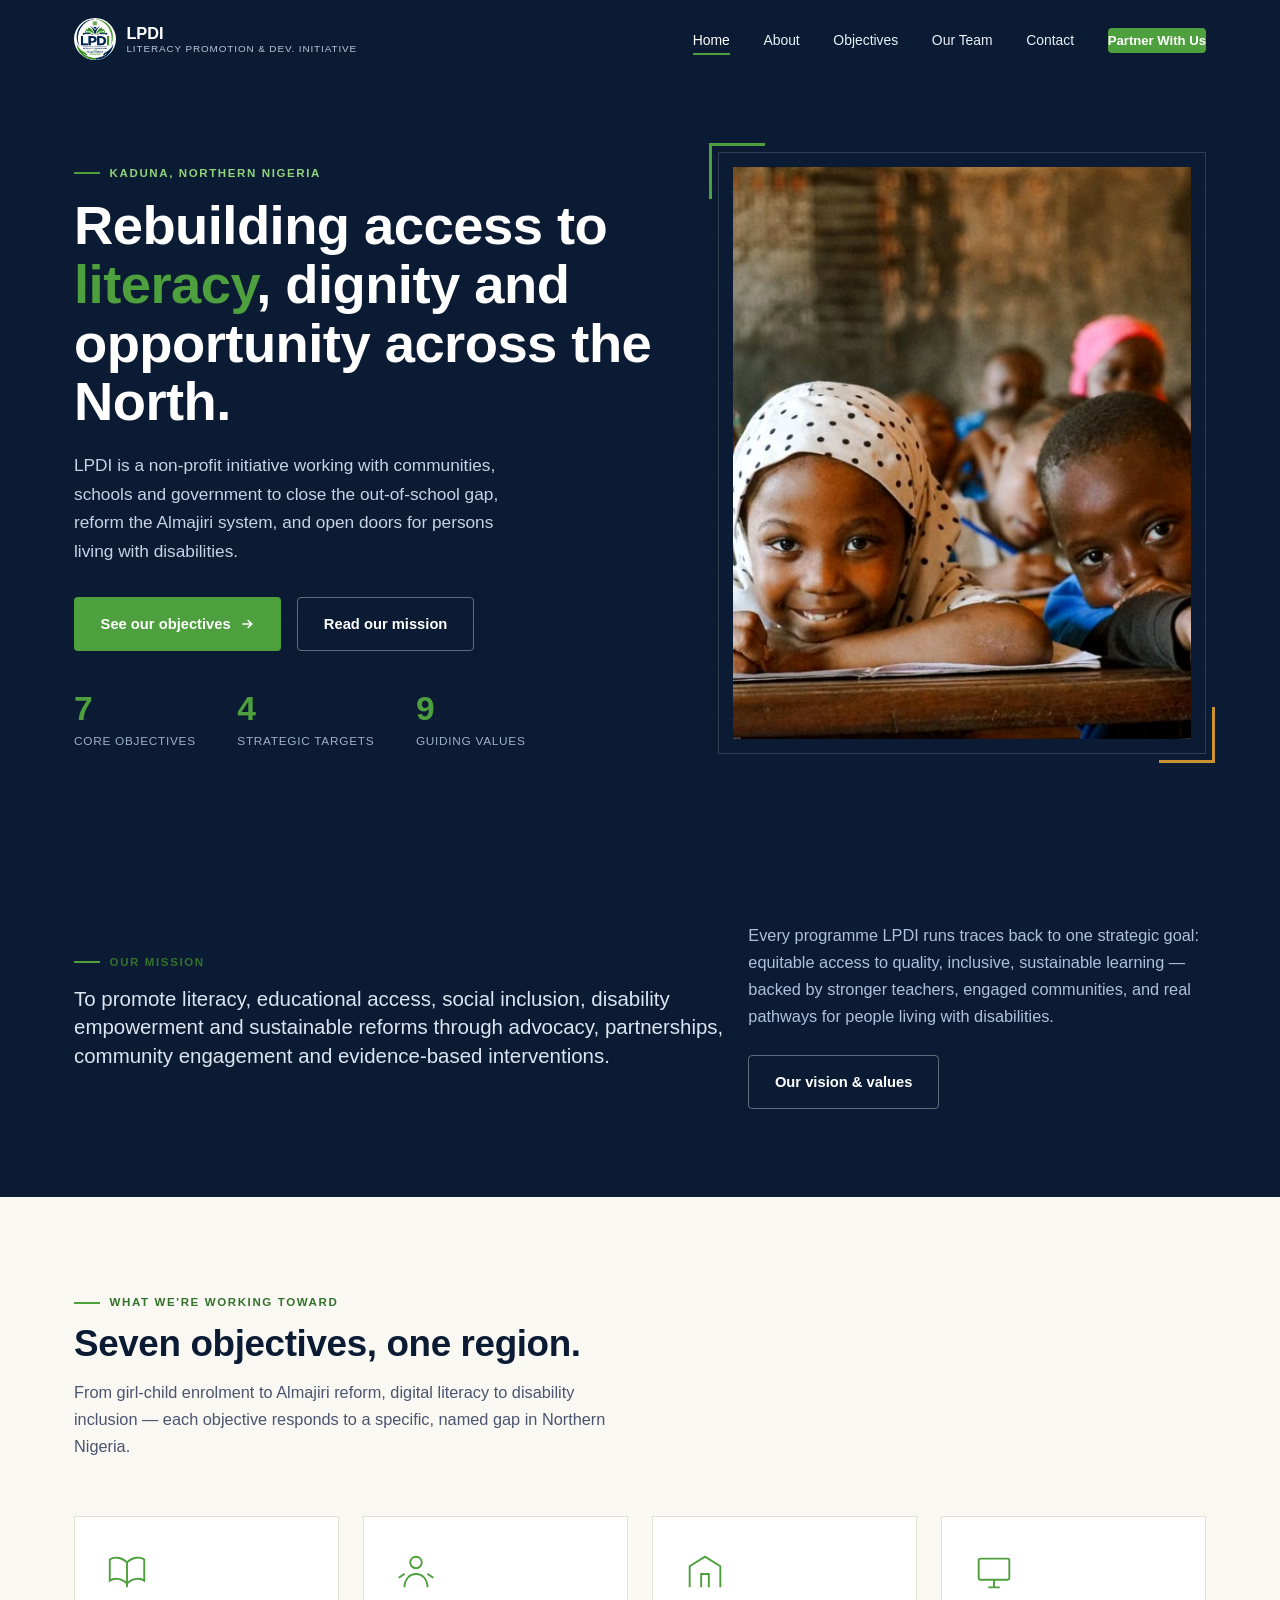
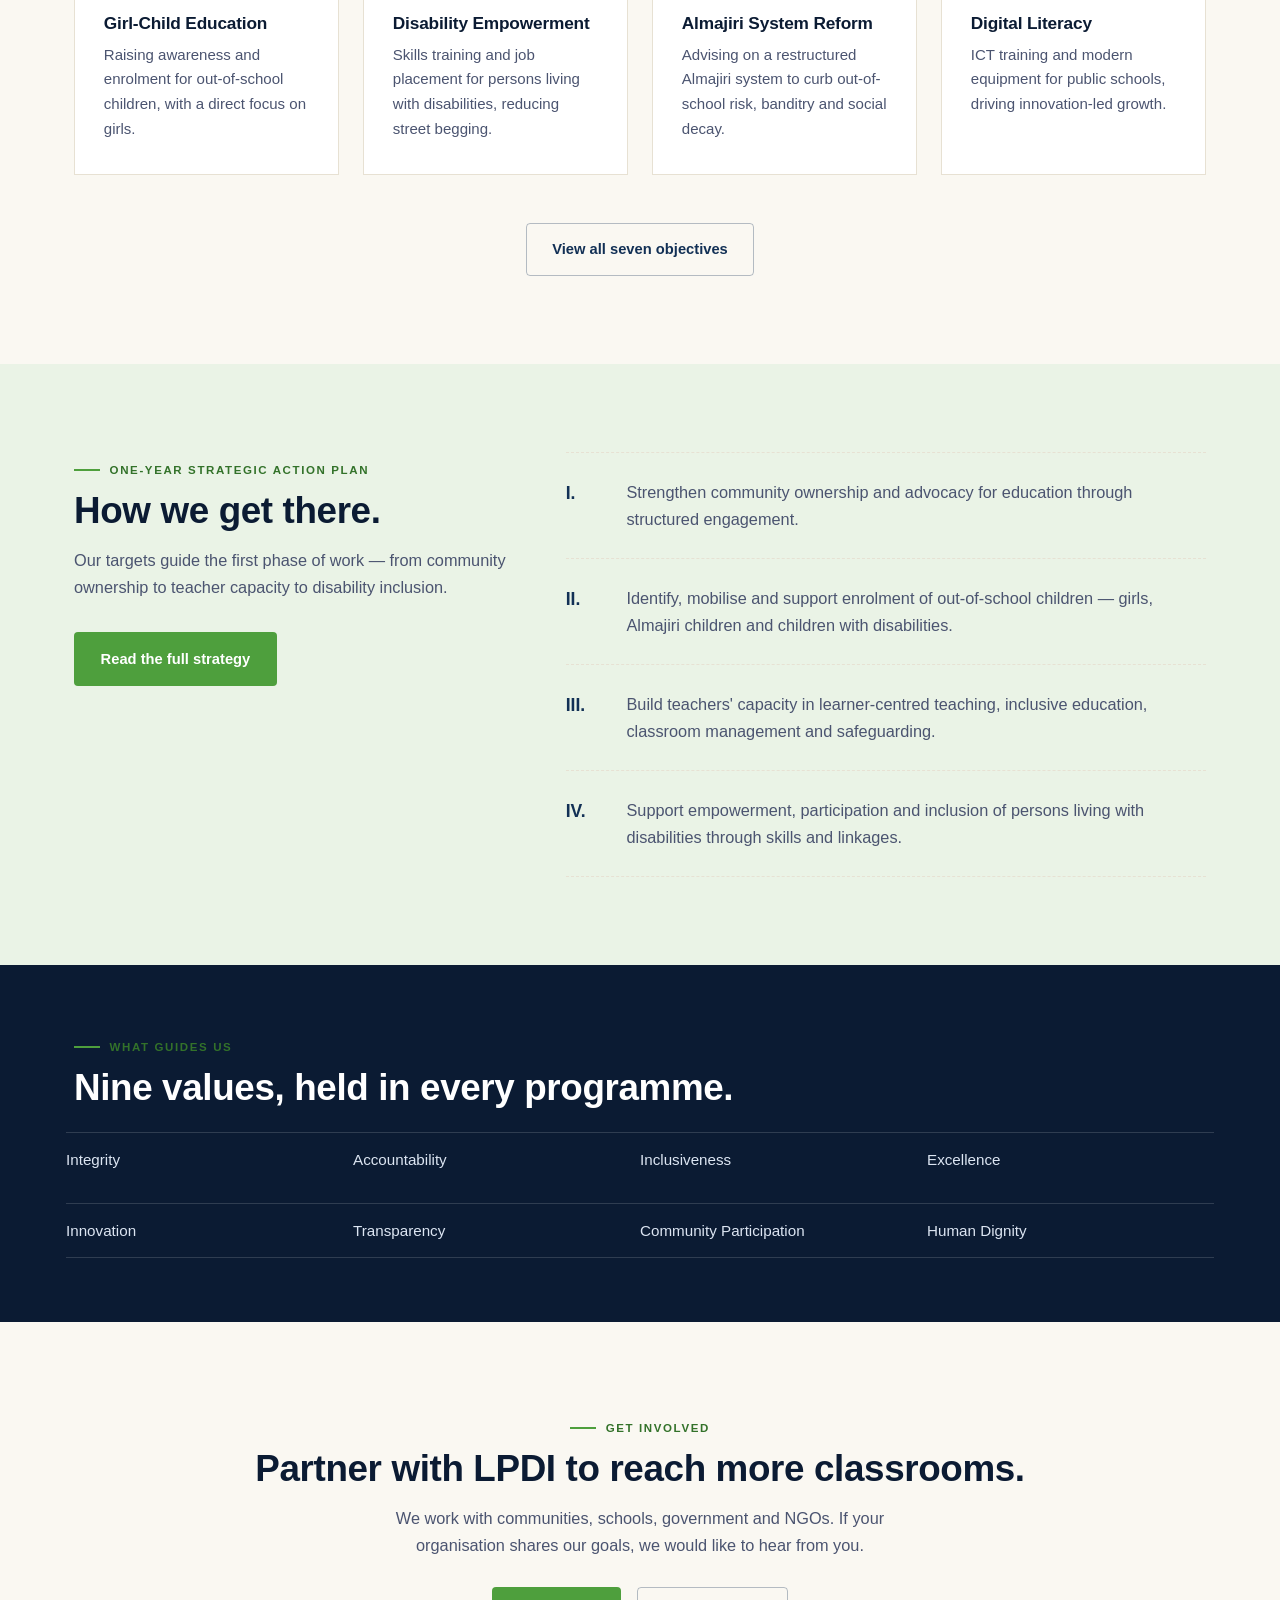
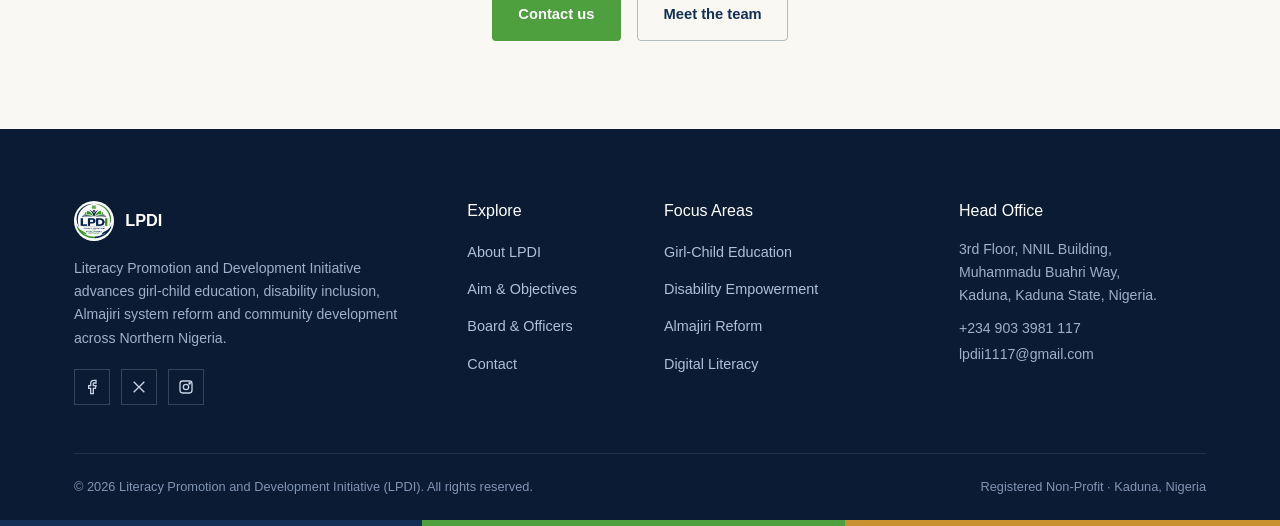
==== index.html @ ecbfd4c6 "first commit" ====
<!doctype html>
<html lang="en">
<head>
<meta charset="UTF-8">
<meta name="viewport" content="width=device-width, initial-scale=1.0">
<title>LPDI | Literacy Promotion and Development Initiative</title>
<meta name="description" content="LPDI advances girl-child education, disability inclusion, Almajiri reform and community development across Northern Nigeria.">
<link rel="icon" href="assets/logo.jpeg">

<!-- Fonts -->
<link rel="preconnect" href="https://api.fontshare.com">
<link href="https://api.fontshare.com/v2/css?f[]=clash-display@400,500,600,700&f[]=satoshi@400,500,700,900&display=swap" rel="stylesheet">

<!-- Bootstrap (vendored locally) -->
<link href="vendor/bootstrap/css/bootstrap.min.css" rel="stylesheet">

<!-- LPDI styles -->
<link href="css/style.css" rel="stylesheet">
</head>
<body>
<nav class="lpdi-nav">
    <div class="container-lpdi nav-inner">
      <a href="index.html" class="brand">
        <img src="assets/logo.jpeg" alt="LPDI logo">
        <span class="brand-text">LPDI<small>Literacy Promotion &amp; Dev. Initiative</small></span>
      </a>
      <ul>
        <li><a href="index.html">Home</a></li>
        <li><a href="about.html">About</a></li>
        <li><a href="programs.html">Objectives</a></li>
        <li><a href="team.html">Our Team</a></li>
        <li><a href="contact.html">Contact</a></li>
        <li class="desktop-only"><a href="contact.html" class="nav-cta">Partner With Us</a></li>
      </ul>
      <button class="nav-toggle" aria-label="Toggle navigation menu">
        <span></span><span></span><span></span>
      </button>
    </div>
  </nav>
<!-- ============ HERO ============ -->
<header class="hero">
  <div class="container-lpdi">
    <div class="hero-grid">
      <div>
        <span class="kicker">Kaduna, Northern Nigeria</span>
        <h1>Rebuilding access to <em>literacy</em>, dignity and opportunity across the North.</h1>
        <p class="lead">LPDI is a non-profit initiative working with communities, schools and government to close the out-of-school gap, reform the Almajiri system, and open doors for persons living with disabilities.</p>
        <div class="btn-row">
          <a href="programs.html" class="btn-lpdi btn-primary-lpdi">
            See our objectives
            <svg width="16" height="16" viewBox="0 0 24 24" fill="none" stroke="currentColor" stroke-width="2.4"><path d="M5 12h14M13 6l6 6-6 6"/></svg>
          </a>
          <a href="about.html" class="btn-lpdi btn-outline-lpdi">Read our mission</a>
        </div>

        <div class="hero-stats">
          <div>
            <div class="stat-num" data-count="7">0</div>
            <div class="stat-label">Core objectives</div>
          </div>
          <div>
            <div class="stat-num" data-count="4">0</div>
            <div class="stat-label">Strategic targets</div>
          </div>
          <div>
            <div class="stat-num" data-count="9">0</div>
            <div class="stat-label">Guiding values</div>
          </div>
        </div>
      </div>

      <div class="hero-photo-wrap reveal">
        <div class="hero-photo-frame">
          <img src="assets/hero-photo.jpg" alt="Children at an LPDI-supported school in Northern Nigeria" class="hero-photo">
        </div>
      </div>
    </div>
  </div>
</header>

<!-- ============ MISSION STRIP ============ -->
<section class="bg-navy stat-strip-wrap">
  <div class="container-lpdi">
    <div class="row align-items-center g-4">
      <div class="col-lg-7 reveal">
        <span class="kicker">Our mission</span>
        <p style="color:#DCE5F2;font-size:1.28rem;font-family:var(--display);font-weight:500;line-height:1.4;margin-top:.8rem;">
          To promote literacy, educational access, social inclusion, disability empowerment and sustainable reforms through advocacy, partnerships, community engagement and evidence-based interventions.
        </p>
      </div>
      <div class="col-lg-5 reveal reveal-delay-1">
        <p style="color:#AEC0DA;">Every programme LPDI runs traces back to one strategic goal: equitable access to quality, inclusive, sustainable learning &mdash; backed by stronger teachers, engaged communities, and real pathways for people living with disabilities.</p>
        <a href="about.html" class="btn-lpdi btn-outline-lpdi" style="margin-top:.6rem;">Our vision &amp; values</a>
      </div>
    </div>
  </div>
</section>

<!-- ============ OBJECTIVES PREVIEW ============ -->
<section class="bg-paper">
  <div class="container-lpdi">
    <div class="row">
      <div class="col-lg-6 reveal">
        <span class="kicker">What we're working toward</span>
        <h2 class="section-title">Seven objectives, one region.</h2>
        <p class="section-sub">From girl-child enrolment to Almajiri reform, digital literacy to disability inclusion &mdash; each objective responds to a specific, named gap in Northern Nigeria.</p>
      </div>
    </div>

    <div class="row g-4 mt-3">
      <div class="col-md-6 col-lg-3 reveal">
        <div class="card-lpdi">
          <svg class="card-icon" viewBox="0 0 48 48" fill="none" stroke="#4E9F3D" stroke-width="2"><path d="M24 14c-6-6-14-6-18-3v22c4-3 12-3 18 3 6-6 14-6 18-3V11c-4-3-12-3-18 3z"/><path d="M24 14v26"/></svg>
          <h3>Girl-Child Education</h3>
          <p>Raising awareness and enrolment for out-of-school children, with a direct focus on girls.</p>
        </div>
      </div>
      <div class="col-md-6 col-lg-3 reveal reveal-delay-1">
        <div class="card-lpdi">
          <svg class="card-icon" viewBox="0 0 48 48" fill="none" stroke="#4E9F3D" stroke-width="2"><circle cx="24" cy="14" r="6"/><path d="M12 40c0-8 5-14 12-14s12 6 12 14"/><path d="M6 30l6-4M42 30l-6-4"/></svg>
          <h3>Disability Empowerment</h3>
          <p>Skills training and job placement for persons living with disabilities, reducing street begging.</p>
        </div>
      </div>
      <div class="col-md-6 col-lg-3 reveal reveal-delay-2">
        <div class="card-lpdi">
          <svg class="card-icon" viewBox="0 0 48 48" fill="none" stroke="#4E9F3D" stroke-width="2"><path d="M8 40V18l16-10 16 10v22"/><path d="M20 40V26h8v14"/></svg>
          <h3>Almajiri System Reform</h3>
          <p>Advising on a restructured Almajiri system to curb out-of-school risk, banditry and social decay.</p>
        </div>
      </div>
      <div class="col-md-6 col-lg-3 reveal reveal-delay-3">
        <div class="card-lpdi">
          <svg class="card-icon" viewBox="0 0 48 48" fill="none" stroke="#4E9F3D" stroke-width="2"><rect x="8" y="10" width="32" height="22" rx="2"/><path d="M18 40h12M24 32v8"/></svg>
          <h3>Digital Literacy</h3>
          <p>ICT training and modern equipment for public schools, driving innovation-led growth.</p>
        </div>
      </div>
    </div>

    <div class="text-center mt-5 reveal">
      <a href="programs.html" class="btn-lpdi btn-outline-navy">View all seven objectives</a>
    </div>
  </div>
</section>

<!-- ============ APPROACH / TARGETS ============ -->
<section class="bg-green-soft">
  <div class="container-lpdi">
    <div class="row g-5 align-items-start">
      <div class="col-lg-5 reveal">
        <span class="kicker">One-Year Strategic Action Plan</span>
        <h2 class="section-title">How we get there.</h2>
        <p class="section-sub">Our targets guide the first phase of work &mdash; from community ownership to teacher capacity to disability inclusion.</p>
        <a href="programs.html" class="btn-lpdi btn-primary-lpdi mt-3">Read the full strategy</a>
      </div>
      <div class="col-lg-7">
        <div class="target-item reveal">
          <div class="target-roman">I.</div>
          <p>Strengthen community ownership and advocacy for education through structured engagement.</p>
        </div>
        <div class="target-item reveal reveal-delay-1">
          <div class="target-roman">II.</div>
          <p>Identify, mobilise and support enrolment of out-of-school children &mdash; girls, Almajiri children and children with disabilities.</p>
        </div>
        <div class="target-item reveal reveal-delay-2">
          <div class="target-roman">III.</div>
          <p>Build teachers' capacity in learner-centred teaching, inclusive education, classroom management and safeguarding.</p>
        </div>
        <div class="target-item reveal reveal-delay-3">
          <div class="target-roman">IV.</div>
          <p>Support empowerment, participation and inclusion of persons living with disabilities through skills and linkages.</p>
        </div>
      </div>
    </div>
  </div>
</section>

<!-- ============ CORE VALUES STRIP ============ -->
<section class="bg-navy" style="padding-top:4rem;padding-bottom:4rem;">
  <div class="container-lpdi reveal">
    <span class="kicker">What guides us</span>
    <h2 class="section-title" style="color:#fff;">Nine values, held in every programme.</h2>
  </div>
  <div class="container-lpdi mt-4">
    <div class="row g-3">
      <div class="col-6 col-md-3" style="color:#DCE5F2;font-family:var(--display);font-size:.95rem;padding:.9rem 0;border-top:1px solid rgba(255,255,255,.15);">Integrity</div>
      <div class="col-6 col-md-3" style="color:#DCE5F2;font-family:var(--display);font-size:.95rem;padding:.9rem 0;border-top:1px solid rgba(255,255,255,.15);">Accountability</div>
      <div class="col-6 col-md-3" style="color:#DCE5F2;font-family:var(--display);font-size:.95rem;padding:.9rem 0;border-top:1px solid rgba(255,255,255,.15);">Inclusiveness</div>
      <div class="col-6 col-md-3" style="color:#DCE5F2;font-family:var(--display);font-size:.95rem;padding:.9rem 0;border-top:1px solid rgba(255,255,255,.15);">Excellence</div>
      <div class="col-6 col-md-3" style="color:#DCE5F2;font-family:var(--display);font-size:.95rem;padding:.9rem 0;border-top:1px solid rgba(255,255,255,.15);border-bottom:1px solid rgba(255,255,255,.15);">Innovation</div>
      <div class="col-6 col-md-3" style="color:#DCE5F2;font-family:var(--display);font-size:.95rem;padding:.9rem 0;border-top:1px solid rgba(255,255,255,.15);border-bottom:1px solid rgba(255,255,255,.15);">Transparency</div>
      <div class="col-6 col-md-3" style="color:#DCE5F2;font-family:var(--display);font-size:.95rem;padding:.9rem 0;border-top:1px solid rgba(255,255,255,.15);border-bottom:1px solid rgba(255,255,255,.15);">Community Participation</div>
      <div class="col-6 col-md-3" style="color:#DCE5F2;font-family:var(--display);font-size:.95rem;padding:.9rem 0;border-top:1px solid rgba(255,255,255,.15);border-bottom:1px solid rgba(255,255,255,.15);">Human Dignity</div>
    </div>
  </div>
</section>

<!-- ============ CTA ============ -->
<section class="bg-paper text-center">
  <div class="container-lpdi reveal">
    <span class="kicker" style="justify-content:center;">Get involved</span>
    <h2 class="section-title">Partner with LPDI to reach more classrooms.</h2>
    <p class="section-sub" style="margin:0 auto 1.8rem;">We work with communities, schools, government and NGOs. If your organisation shares our goals, we would like to hear from you.</p>
    <div class="btn-row" style="justify-content:center;">
      <a href="contact.html" class="btn-lpdi btn-primary-lpdi">Contact us</a>
      <a href="team.html" class="btn-lpdi btn-outline-navy">Meet the team</a>
    </div>
  </div>
</section>
<footer class="lpdi-footer">
    <div class="container-lpdi">
      <div class="row g-5">
        <div class="col-lg-4">
          <div class="foot-brand">
            <img src="assets/logo.jpeg" alt="LPDI logo">
            <strong style="color:#fff;font-family:var(--display);">LPDI</strong>
          </div>
          <p>Literacy Promotion and Development Initiative advances girl-child education, disability inclusion, Almajiri system reform and community development across Northern Nigeria.</p>
          <div class="social-row">
            <a href="#" aria-label="Facebook"><svg width="16" height="16" viewBox="0 0 24 24" fill="none" stroke="currentColor" stroke-width="2"><path d="M18 2h-3a5 5 0 0 0-5 5v3H7v4h3v8h4v-8h3l1-4h-4V7a1 1 0 0 1 1-1h3z"/></svg></a>
            <a href="#" aria-label="Twitter / X"><svg width="16" height="16" viewBox="0 0 24 24" fill="none" stroke="currentColor" stroke-width="2"><path d="M4 4l16 16M20 4L4 20"/></svg></a>
            <a href="#" aria-label="Instagram"><svg width="16" height="16" viewBox="0 0 24 24" fill="none" stroke="currentColor" stroke-width="2"><rect x="3" y="3" width="18" height="18" rx="4"/><circle cx="12" cy="12" r="4"/><circle cx="17.5" cy="6.5" r="1"/></svg></a>
          </div>
        </div>
        <div class="col-lg-2 col-6">
          <h5>Explore</h5>
          <ul>
            <li><a href="about.html">About LPDI</a></li>
            <li><a href="programs.html">Aim &amp; Objectives</a></li>
            <li><a href="team.html">Board &amp; Officers</a></li>
            <li><a href="contact.html">Contact</a></li>
          </ul>
        </div>
        <div class="col-lg-3 col-6">
          <h5>Focus Areas</h5>
          <ul>
            <li><a href="programs.html#objectives">Girl-Child Education</a></li>
            <li><a href="programs.html#objectives">Disability Empowerment</a></li>
            <li><a href="programs.html#objectives">Almajiri Reform</a></li>
            <li><a href="programs.html#objectives">Digital Literacy</a></li>
          </ul>
        </div>
        <div class="col-lg-3">
          <h5>Head Office</h5>
          <p style="margin-bottom:.6rem;">3rd Floor, NNIL Building,<br>Muhammadu Buahri Way,<br>Kaduna, Kaduna State, Nigeria.</p>
          <p style="margin-bottom:.2rem;">+234 903 3981 117</p>
          <p>lpdii1117@gmail.com</p>
        </div>
      </div>
      <div class="foot-bottom">
        <span>&copy; <span id="year"></span> Literacy Promotion and Development Initiative (LPDI). All rights reserved.</span>
        <span>Registered Non-Profit &middot; Kaduna, Nigeria</span>
      </div>
    </div>
    <div class="pattern-strip"></div>
  </footer>

  <button class="to-top" aria-label="Back to top">
    <svg width="18" height="18" viewBox="0 0 24 24" fill="none" stroke="currentColor" stroke-width="2.4"><path d="M12 19V5M5 12l7-7 7 7"/></svg>
  </button>

  <script src="vendor/bootstrap/js/bootstrap.bundle.min.js"></script>
  <script src="js/script.js"></script>
  <script>document.getElementById('year').textContent = new Date().getFullYear();</script>

</body>
</html>
---- css/style.css ----
/* =========================================================
   LPDI — Literacy Promotion and Development Initiative
   Design tokens: navy + green (from mark), warm sand accent
   drawn from the Northern Nigeria setting, ruled-ledger
   structure, rosette motif echoed from the logo.
   ========================================================= */

:root{
  --navy-deep:   #0B1B33;
  --navy:        #123055;
  --navy-soft:   #24466f;
  --green:       #4E9F3D;
  --green-deep:  #33722A;
  --green-soft:  #eaf3e6;
  --sand:        #C9922E;
  --paper:       #FAF8F2;
  --paper-line:  #E7E1D3;
  --ink:         #17203A;
  --ink-soft:    #4B5470;
  --white:       #FFFFFF;

  --display: 'Clash Display', 'Sora', sans-serif;
  --body: 'Satoshi', 'Inter', sans-serif;

  --radius: 4px;
  --container: 1180px;
}

*,*::before,*::after{ box-sizing:border-box; }
html{ scroll-behavior:smooth; }
@media (prefers-reduced-motion: reduce){
  html{ scroll-behavior:auto; }
  *,*::before,*::after{ animation-duration:0.001ms !important; animation-iteration-count:1 !important; transition-duration:0.001ms !important; scroll-behavior:auto !important; }
}

body{
  font-family:var(--body);
  color:var(--ink);
  background:var(--paper);
  font-size:1.02rem;
  line-height:1.65;
  -webkit-font-smoothing:antialiased;
}

h1,h2,h3,h4,.display{
  font-family:var(--display);
  color:var(--navy-deep);
  font-weight:600;
  letter-spacing:-0.01em;
  line-height:1.08;
}

a{ text-decoration:none; color:inherit; }
img{ max-width:100%; display:block; }

.container-lpdi{
  width:100%;
  max-width:var(--container);
  margin:0 auto;
  padding:0 1.5rem;
}

/* ---------- ruled ledger backdrop ---------- */
.ledger-bg{
  background-image:repeating-linear-gradient(
      to bottom,
      transparent 0,
      transparent 43px,
      var(--paper-line) 44px
  );
  background-position:0 6px;
}

/* ---------- eyebrow / kicker ---------- */
.kicker{
  display:inline-flex;
  align-items:center;
  gap:.6rem;
  font-family:var(--body);
  font-weight:700;
  letter-spacing:.14em;
  text-transform:uppercase;
  font-size:.72rem;
  color:var(--green-deep);
}
.kicker::before{
  content:"";
  width:26px; height:2px;
  background:var(--green);
  display:inline-block;
}

/* =========================================================
   NAVBAR
   ========================================================= */
.lpdi-nav{
  position:fixed;
  top:0; left:0; right:0;
  z-index:1000;
  background:rgba(11,27,51,0.0);
  padding:1.15rem 0;
  transition:background .35s ease, padding .35s ease, box-shadow .35s ease;
}
.lpdi-nav.is-scrolled{
  background:var(--navy-deep);
  padding:.65rem 0;
  box-shadow:0 8px 24px rgba(11,27,51,.18);
}
.lpdi-nav .nav-inner{
  display:flex;
  align-items:center;
  justify-content:space-between;
}
.lpdi-nav .brand{
  display:flex;
  align-items:center;
  gap:.65rem;
}
.lpdi-nav .brand img{
  height:42px; width:42px;
  border-radius:50%;
  background:#fff;
  object-fit:cover;
  transition:height .3s ease, width .3s ease;
}
.lpdi-nav.is-scrolled .brand img{ height:36px; width:36px; }
.lpdi-nav .brand .brand-text{
  font-family:var(--display);
  font-weight:600;
  font-size:1.02rem;
  color:#fff;
  line-height:1.15;
}
.lpdi-nav .brand .brand-text small{
  display:block;
  font-family:var(--body);
  font-weight:500;
  font-size:.62rem;
  letter-spacing:.09em;
  text-transform:uppercase;
  color:#B9C6DA;
}
.lpdi-nav ul{
  list-style:none;
  display:flex;
  gap:2.1rem;
  margin:0; padding:0;
  align-items:center;
}
.lpdi-nav ul li a{
  color:#EAF0F8;
  font-size:.87rem;
  font-weight:500;
  position:relative;
  padding:.3rem 0;
}
.lpdi-nav ul li a::after{
  content:"";
  position:absolute; left:0; bottom:-2px;
  width:0; height:2px;
  background:var(--green);
  transition:width .28s ease;
}
.lpdi-nav ul li a:hover::after,
.lpdi-nav ul li a.active::after{ width:100%; }
.lpdi-nav ul li a.active{ color:#fff; }

.nav-cta{
  background:var(--green);
  color:#fff !important;
  padding:.55rem 1.15rem;
  border-radius:var(--radius);
  font-weight:600 !important;
  font-size:.82rem !important;
  transition:background .25s ease, transform .25s ease;
}
.nav-cta:hover{ background:var(--green-deep); transform:translateY(-1px); }
.nav-cta::after{ display:none; }

.nav-toggle{
  display:none;
  background:none; border:0;
  width:30px; height:22px;
  position:relative;
  cursor:pointer;
}
.nav-toggle span{
  position:absolute; left:0; right:0; height:2px;
  background:#fff; transition:all .25s ease;
}
.nav-toggle span:nth-child(1){ top:0; }
.nav-toggle span:nth-child(2){ top:10px; }
.nav-toggle span:nth-child(3){ top:20px; }
.nav-toggle.open span:nth-child(1){ transform:translateY(10px) rotate(45deg); }
.nav-toggle.open span:nth-child(2){ opacity:0; }
.nav-toggle.open span:nth-child(3){ transform:translateY(-10px) rotate(-45deg); }

@media (max-width:900px){
  .lpdi-nav ul{
    position:fixed; top:0; right:0;
    height:100vh; width:min(78vw,320px);
    background:var(--navy-deep);
    flex-direction:column;
    justify-content:center;
    align-items:flex-start;
    padding:2rem 2.4rem;
    gap:1.6rem;
    transform:translateX(100%);
    transition:transform .35s ease;
  }
  .lpdi-nav ul.open{ transform:translateX(0); }
  .lpdi-nav .desktop-only{ display:none; }
  .nav-toggle{ display:block; }
}

/* =========================================================
   HERO
   ========================================================= */
.hero{
  position:relative;
  padding:9.5rem 0 5rem;
  background:var(--navy-deep);
  color:#fff;
  overflow:hidden;
}
.hero::before{
  content:"";
  position:absolute; inset:0;
  background-image:repeating-linear-gradient(to bottom, transparent 0, transparent 47px, rgba(255,255,255,.035) 48px);
  pointer-events:none;
}
.hero-grid{
  display:grid;
  grid-template-columns:1.1fr .9fr;
  gap:3rem;
  align-items:center;
  position:relative;
  z-index:2;
}
@media (max-width:960px){
  .hero-grid{ grid-template-columns:1fr; }
}
.hero h1{
  color:#fff;
  font-size:clamp(2.3rem, 4.3vw, 3.4rem);
  margin:.9rem 0 1.2rem;
}
.hero h1 em{
  font-style:normal;
  color:var(--green);
}
.hero p.lead{
  color:#C7D2E4;
  font-size:1.08rem;
  max-width:46ch;
  margin-bottom:2rem;
}
.hero .kicker{ color:#8FD37A; }
.hero .kicker::before{ background:var(--green); }

.btn-row{ display:flex; gap:1rem; flex-wrap:wrap; }
.btn-lpdi{
  display:inline-flex;
  align-items:center;
  gap:.5rem;
  padding:.85rem 1.6rem;
  border-radius:var(--radius);
  font-weight:600;
  font-size:.92rem;
  transition:transform .25s ease, background .25s ease, box-shadow .25s ease, color .25s ease;
  border:1.5px solid transparent;
}
.btn-primary-lpdi{
  background:var(--green);
  color:#fff;
}
.btn-primary-lpdi:hover{ background:var(--green-deep); transform:translateY(-2px); box-shadow:0 10px 22px rgba(78,159,61,.28); color:#fff; }
.btn-outline-lpdi{
  border-color:rgba(255,255,255,.35);
  color:#fff;
}
.btn-outline-lpdi:hover{ border-color:#fff; background:rgba(255,255,255,.08); transform:translateY(-2px); color:#fff; }
.btn-outline-navy{
  border-color:rgba(18,48,85,.3);
  color:var(--navy);
}
.btn-outline-navy:hover{ border-color:var(--navy); background:rgba(18,48,85,.06); transform:translateY(-2px); }

/* rosette signature mark, echoed from the logo's knot */
.rosette-wrap{
  position:relative;
  display:flex;
  align-items:center;
  justify-content:center;
}
.rosette-wrap svg{ width:100%; max-width:380px; height:auto; }
.rosette-wrap .r-path{
  fill:none;
  stroke-linecap:round;
  stroke-linejoin:round;
}
.rosette-wrap .r-green{ stroke:var(--green); stroke-width:2.4; }
.rosette-wrap .r-navy{ stroke:#9DB4D6; stroke-width:1.4; opacity:.65; }
.rosette-wrap .r-sand{ stroke:var(--sand); stroke-width:1.6; opacity:.8; }

.hero-photo-wrap{ position:relative; }
.hero-photo-frame{
  position:relative;
  padding:14px;
  border:1px solid rgba(255,255,255,.15);
}
.hero-photo-frame::before,
.hero-photo-frame::after{
  content:"";
  position:absolute;
  width:56px; height:56px;
  z-index:2;
}
.hero-photo-frame::before{
  top:-10px; left:-10px;
  border-top:3px solid var(--green);
  border-left:3px solid var(--green);
}
.hero-photo-frame::after{
  bottom:-10px; right:-10px;
  border-bottom:3px solid var(--sand);
  border-right:3px solid var(--sand);
}
.hero-photo{
  width:100%;
  height:auto;
  aspect-ratio:4/5;
  object-fit:cover;
  display:block;
  filter:saturate(1.05) contrast(1.02);
}

.hero-stats{
  display:flex;
  gap:2.6rem;
  margin-top:2.6rem;
  flex-wrap:wrap;
}
.hero-stats .stat-num{
  font-family:var(--display);
  font-size:2.1rem;
  color:var(--green);
  font-weight:600;
  line-height:1;
}
.hero-stats .stat-label{
  font-size:.74rem;
  letter-spacing:.06em;
  text-transform:uppercase;
  color:#9FB0CA;
  margin-top:.35rem;
}

/* =========================================================
   PAGE HEADER (inner pages)
   ========================================================= */
.page-header{
  background:var(--navy-deep);
  color:#fff;
  padding:8.5rem 0 3.5rem;
  position:relative;
  overflow:hidden;
}
.page-header::after{
  content:"";
  position:absolute; inset:0;
  background-image:repeating-linear-gradient(to bottom, transparent 0, transparent 47px, rgba(255,255,255,.035) 48px);
}
.page-header .kicker{ color:#8FD37A; }
.page-header .kicker::before{ background:var(--green); }
.page-header h1{ color:#fff; font-size:clamp(2rem,3.6vw,2.8rem); margin-top:.8rem; position:relative; z-index:2;}
.page-header p{ color:#C7D2E4; max-width:60ch; margin-top:1rem; position:relative; z-index:2; }
.crumb{ font-size:.8rem; color:#93A5C2; position:relative; z-index:2; }
.crumb a{ color:#93A5C2; }
.crumb a:hover{ color:#fff; }
.crumb .sep{ margin:0 .5rem; }

/* =========================================================
   SECTIONS / GENERIC
   ========================================================= */
section{ padding:5.5rem 0; }
.section-tight{ padding:3.5rem 0; }
.section-title{
  font-size:clamp(1.7rem,3vw,2.3rem);
  margin:.7rem 0 1rem;
}
.section-sub{ color:var(--ink-soft); max-width:62ch; }

.bg-navy{ background:var(--navy-deep); color:#fff; }
.bg-navy h2,.bg-navy h3{ color:#fff; }
.bg-green-soft{ background:var(--green-soft); }
.bg-paper{ background:var(--paper); }

.divider-line{
  height:1px;
  background:linear-gradient(to right, var(--navy) 0%, var(--green) 40%, transparent 100%);
  width:100%;
  margin:2.2rem 0;
  opacity:.25;
}

/* ---------- ledger-numbered objective rows ---------- */
.objective-row{
  display:grid;
  grid-template-columns:88px 1fr;
  gap:1.6rem;
  padding:2rem 0;
  border-top:1px solid var(--paper-line);
  align-items:start;
}
.objective-row:last-child{ border-bottom:1px solid var(--paper-line); }
.objective-num{
  font-family:var(--display);
  font-size:2.6rem;
  color:var(--green);
  line-height:1;
  font-weight:600;
}
.objective-row h3{ font-size:1.18rem; margin-bottom:.5rem; }
.objective-row p{ color:var(--ink-soft); margin:0; }

@media (max-width:640px){
  .objective-row{ grid-template-columns:56px 1fr; }
  .objective-num{ font-size:1.9rem; }
}

/* ---------- value chips / core values ---------- */
.value-grid{
  display:grid;
  grid-template-columns:repeat(3,1fr);
  gap:1px;
  background:var(--paper-line);
  border:1px solid var(--paper-line);
}
.value-cell{
  background:var(--paper);
  padding:1.8rem 1.6rem;
  transition:background .3s ease;
}
.value-cell:hover{ background:var(--green-soft); }
.value-cell .v-index{
  font-family:var(--display);
  color:var(--sand);
  font-size:.85rem;
  letter-spacing:.08em;
}
.value-cell h4{ font-size:1.05rem; margin:.5rem 0 0; }
@media (max-width:820px){ .value-grid{ grid-template-columns:repeat(2,1fr);} }
@media (max-width:520px){ .value-grid{ grid-template-columns:1fr;} }

/* ---------- vision / mission split ---------- */
.vm-card{
  background:#fff;
  border:1px solid var(--paper-line);
  border-left:4px solid var(--green);
  padding:2.4rem 2.2rem;
  height:100%;
}
.vm-card.navy-edge{ border-left-color:var(--navy); }
.vm-card .kicker{ margin-bottom:1rem; }
.vm-card p{ color:var(--ink-soft); font-size:1.05rem; margin:0; }

/* ---------- target list (roman numerals, matches source doc) ---------- */
.target-item{
  display:flex;
  gap:1.4rem;
  padding:1.6rem 0;
  border-top:1px dashed var(--paper-line);
}
.target-item:last-child{ border-bottom:1px dashed var(--paper-line); }
.target-roman{
  font-family:var(--display);
  color:var(--navy);
  font-weight:600;
  font-size:1.1rem;
  width:2.4rem;
  flex:none;
}
.target-item p{ margin:0; color:var(--ink-soft); }

/* ---------- cards ---------- */
.card-lpdi{
  background:#fff;
  border:1px solid var(--paper-line);
  padding:2rem 1.8rem;
  height:100%;
  transition:transform .3s ease, box-shadow .3s ease, border-color .3s ease;
  position:relative;
}
.card-lpdi:hover{
  transform:translateY(-6px);
  box-shadow:0 18px 34px rgba(11,27,51,.10);
  border-color:transparent;
}
.card-lpdi .card-icon{
  width:46px; height:46px;
  margin-bottom:1.2rem;
}
.card-lpdi h3{ font-size:1.08rem; margin-bottom:.6rem; }
.card-lpdi p{ color:var(--ink-soft); font-size:.94rem; margin:0; }

/* ---------- team ---------- */
.team-card{
  text-align:left;
}
.avatar-placeholder{
  width:100%;
  aspect-ratio:1/1;
  background:var(--navy-deep);
  position:relative;
  overflow:hidden;
  margin-bottom:1.1rem;
}
.avatar-placeholder::before{
  content:"";
  position:absolute; inset:0;
  background-image:repeating-linear-gradient(to bottom, transparent 0, transparent 30px, rgba(255,255,255,.04) 31px);
}
.avatar-placeholder svg{
  position:absolute; bottom:0; left:50%;
  transform:translateX(-50%);
  width:72%;
}
.avatar-placeholder .tag{
  position:absolute; top:.8rem; left:.8rem;
  font-size:.62rem;
  letter-spacing:.08em;
  text-transform:uppercase;
  color:#B9C6DA;
  background:rgba(255,255,255,.08);
  padding:.28rem .55rem;
  border:1px solid rgba(255,255,255,.15);
}
.team-name{ font-family:var(--display); font-size:1.05rem; color:var(--navy-deep); margin-bottom:.15rem; }
.team-role{ font-size:.82rem; color:var(--green-deep); font-weight:600; text-transform:uppercase; letter-spacing:.04em; }

/* ---------- stat counters (mid page) ---------- */
.stat-strip{
  display:grid;
  grid-template-columns:repeat(4,1fr);
  border-top:1px solid rgba(255,255,255,.12);
  border-bottom:1px solid rgba(255,255,255,.12);
}
.stat-strip .stat{
  padding:2.4rem 1.2rem;
  text-align:center;
  border-left:1px solid rgba(255,255,255,.12);
}
.stat-strip .stat:first-child{ border-left:none; }
.stat-strip .stat-num{
  font-family:var(--display);
  font-size:2.6rem;
  color:var(--green);
  font-weight:600;
}
.stat-strip .stat-label{
  font-size:.76rem;
  letter-spacing:.05em;
  text-transform:uppercase;
  color:#AEC0DA;
  margin-top:.4rem;
}
@media (max-width:760px){
  .stat-strip{ grid-template-columns:repeat(2,1fr); }
  .stat-strip .stat:nth-child(3){ border-left:none; }
}

/* =========================================================
   CONTACT
   ========================================================= */
.contact-card{
  display:flex;
  gap:1.1rem;
  padding:1.6rem 0;
  border-top:1px solid var(--paper-line);
}
.contact-card:last-child{ border-bottom:1px solid var(--paper-line); }
.contact-card .c-icon{
  width:40px; height:40px;
  flex:none;
  color:var(--green-deep);
}
.contact-card h4{ font-size:.95rem; margin-bottom:.25rem; color:var(--navy-deep); }
.contact-card p, .contact-card a{ color:var(--ink-soft); font-size:.93rem; margin:0; }
.contact-card a:hover{ color:var(--green-deep); }

.form-lpdi input,
.form-lpdi select,
.form-lpdi textarea{
  width:100%;
  border:1px solid var(--paper-line);
  background:#fff;
  padding:.85rem 1rem;
  font-family:var(--body);
  font-size:.94rem;
  border-radius:var(--radius);
  margin-bottom:1rem;
  transition:border-color .25s ease;
}
.form-lpdi input:focus,
.form-lpdi select:focus,
.form-lpdi textarea:focus{
  outline:none;
  border-color:var(--green);
}
.form-lpdi label{
  font-size:.78rem;
  letter-spacing:.04em;
  text-transform:uppercase;
  color:var(--ink-soft);
  margin-bottom:.4rem;
  display:block;
}

.map-frame{
  border:1px solid var(--paper-line);
  filter:grayscale(.25) contrast(1.02);
  width:100%;
  min-height:340px;
}

/* =========================================================
   FOOTER
   ========================================================= */
footer.lpdi-footer{
  background:var(--navy-deep);
  color:#C7D2E4;
  padding:4.5rem 0 0;
}
.lpdi-footer h5{
  color:#fff;
  font-family:var(--display);
  font-size:1rem;
  margin-bottom:1.1rem;
}
.lpdi-footer ul{ list-style:none; padding:0; margin:0; }
.lpdi-footer ul li{ margin-bottom:.65rem; }
.lpdi-footer ul li a{ color:#AEC0DA; font-size:.9rem; }
.lpdi-footer ul li a:hover{ color:var(--green); }
.lpdi-footer .foot-brand{
  display:flex; align-items:center; gap:.7rem; margin-bottom:1rem;
}
.lpdi-footer .foot-brand img{ height:40px; width:40px; border-radius:50%; background:#fff; }
.lpdi-footer p{ font-size:.88rem; color:#9FB0CA; }
.foot-bottom{
  border-top:1px solid rgba(255,255,255,.1);
  margin-top:3rem;
  padding:1.4rem 0;
  font-size:.8rem;
  color:#8195B4;
  display:flex;
  justify-content:space-between;
  flex-wrap:wrap;
  gap:.6rem;
}
.social-row{ display:flex; gap:.7rem; margin-top:1.2rem; }
.social-row a{
  width:36px; height:36px;
  border:1px solid rgba(255,255,255,.18);
  display:flex; align-items:center; justify-content:center;
  transition:background .25s ease, border-color .25s ease;
}
.social-row a:hover{ background:var(--green); border-color:var(--green); }

/* =========================================================
   SCROLL REVEAL
   ========================================================= */
.reveal{
  opacity:0;
  transform:translateY(26px);
  transition:opacity .7s ease, transform .7s ease;
}
.reveal.in-view{
  opacity:1;
  transform:translateY(0);
}
.reveal-delay-1{ transition-delay:.08s; }
.reveal-delay-2{ transition-delay:.16s; }
.reveal-delay-3{ transition-delay:.24s; }
.reveal-delay-4{ transition-delay:.32s; }

/* draw-on rosette */
.draw-path{
  stroke-dasharray:1200;
  stroke-dashoffset:1200;
  animation:draw 2.6s ease forwards;
}
@keyframes draw{ to{ stroke-dashoffset:0; } }

/* back-to-top */
.to-top{
  position:fixed;
  right:1.6rem; bottom:1.6rem;
  width:46px; height:46px;
  background:var(--navy-deep);
  color:#fff;
  display:flex; align-items:center; justify-content:center;
  border-radius:50%;
  opacity:0; pointer-events:none;
  transform:translateY(12px);
  transition:opacity .3s ease, transform .3s ease, background .3s ease;
  z-index:900;
  cursor:pointer;
  border:none;
}
.to-top.show{ opacity:1; pointer-events:auto; transform:translateY(0); }
.to-top:hover{ background:var(--green); }

/* page load mark */
.pattern-strip{
  height:6px;
  background:linear-gradient(90deg, var(--navy) 0 33%, var(--green) 33% 66%, var(--sand) 66% 100%);
}
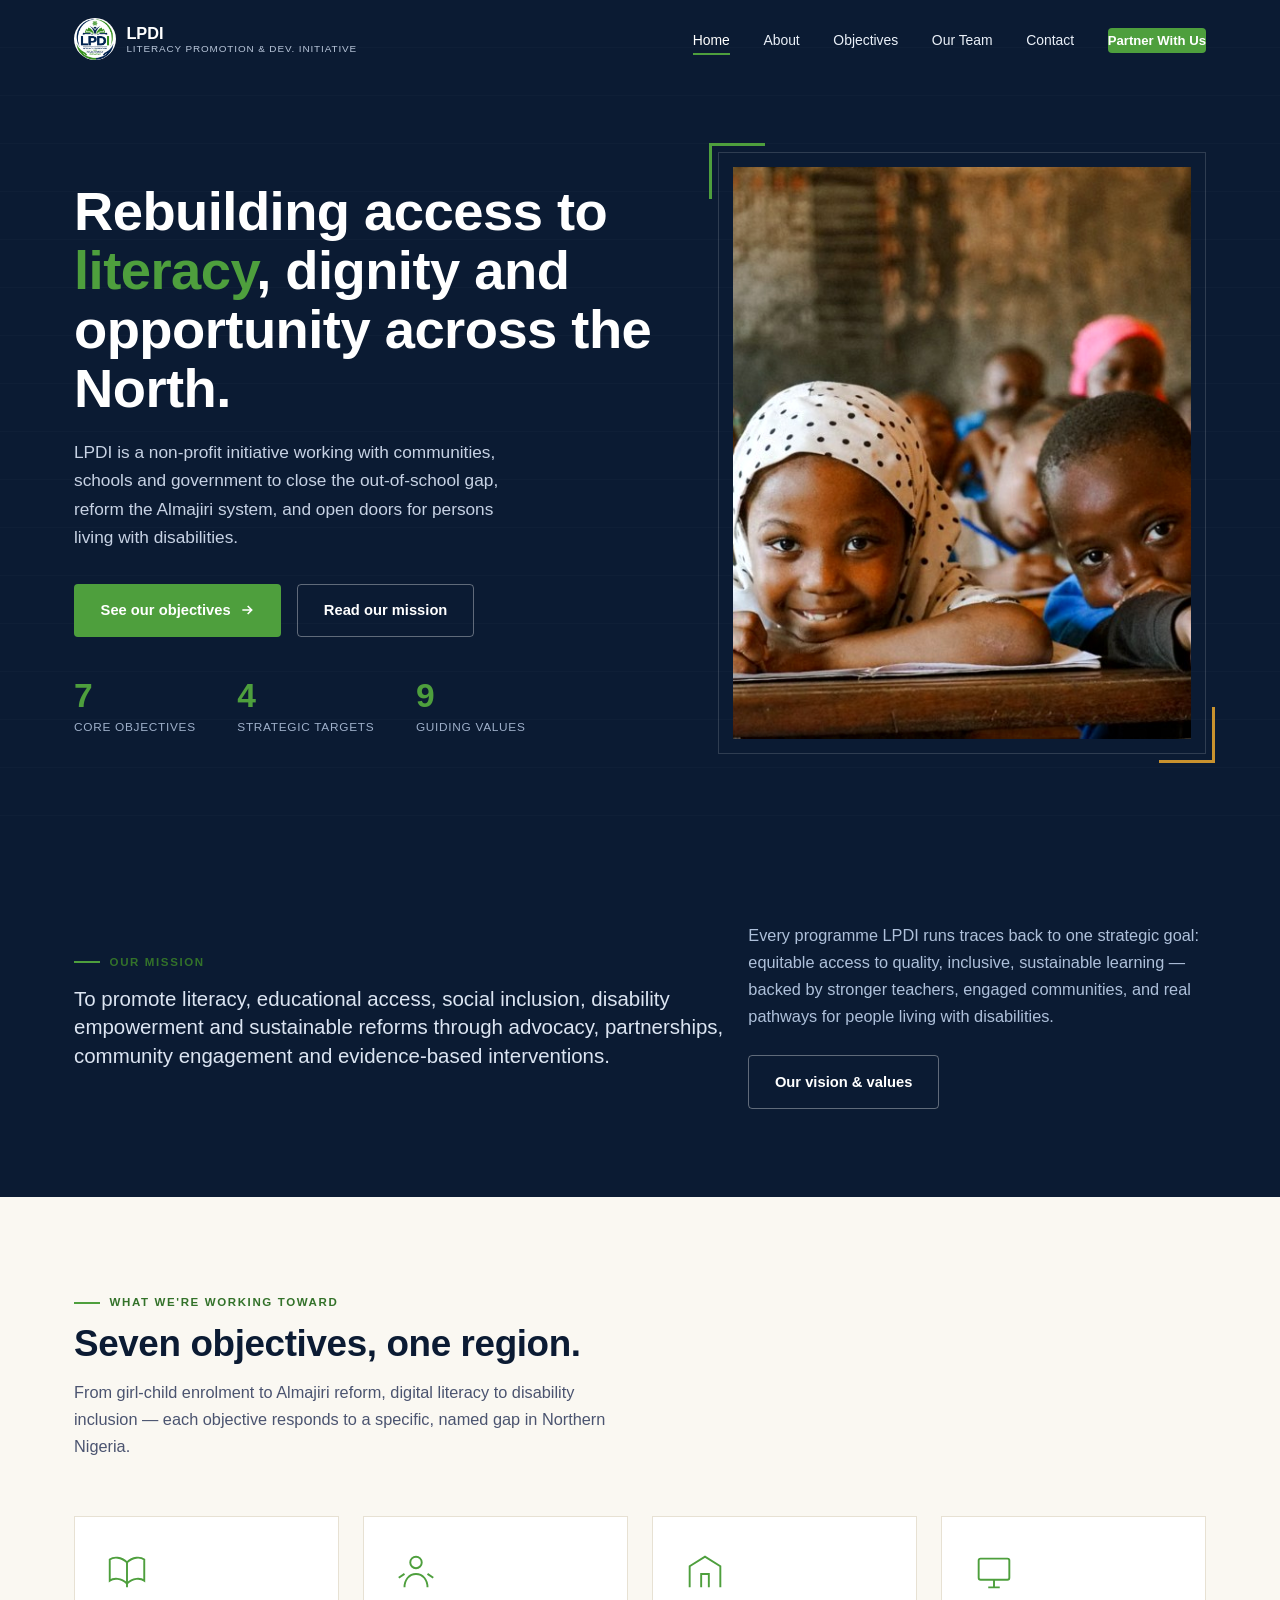
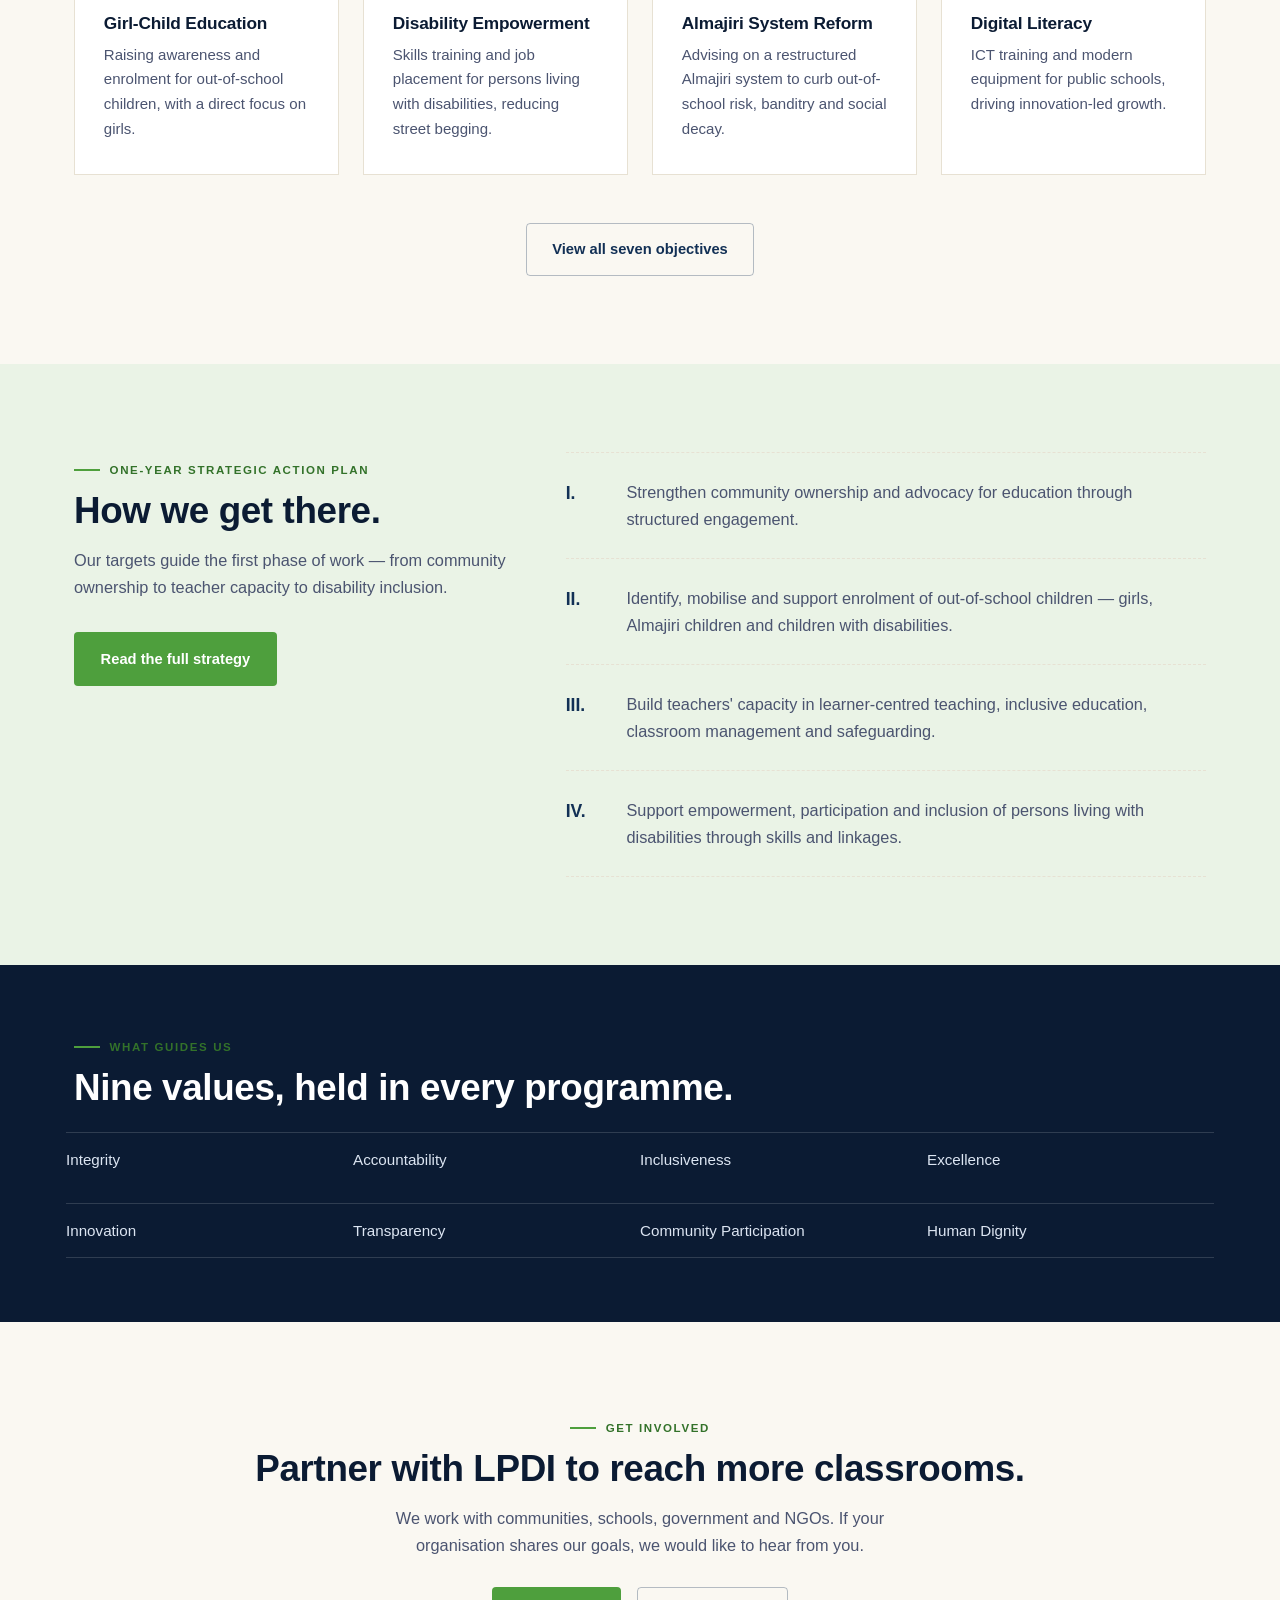
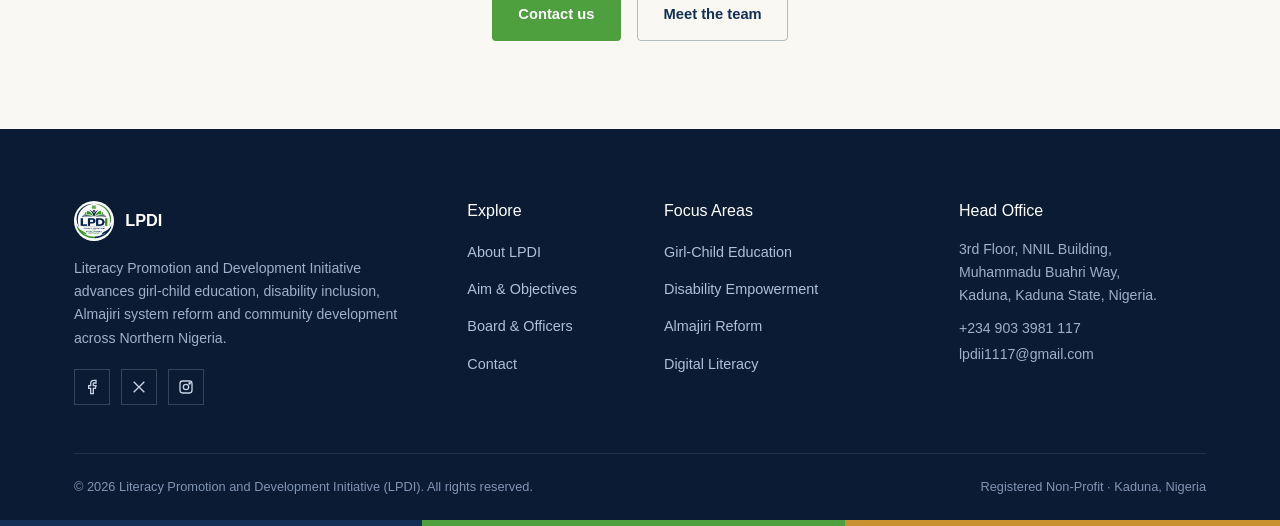
==== commit 03349a2a: "second commit" ====
--- a/index.html
+++ b/index.html
@@ -42,7 +42,7 @@
   <div class="container-lpdi">
     <div class="hero-grid">
       <div>
-        <span class="kicker">Kaduna, Northern Nigeria</span>
+        
         <h1>Rebuilding access to <em>literacy</em>, dignity and opportunity across the North.</h1>
         <p class="lead">LPDI is a non-profit initiative working with communities, schools and government to close the out-of-school gap, reform the Almajiri system, and open doors for persons living with disabilities.</p>
         <div class="btn-row">
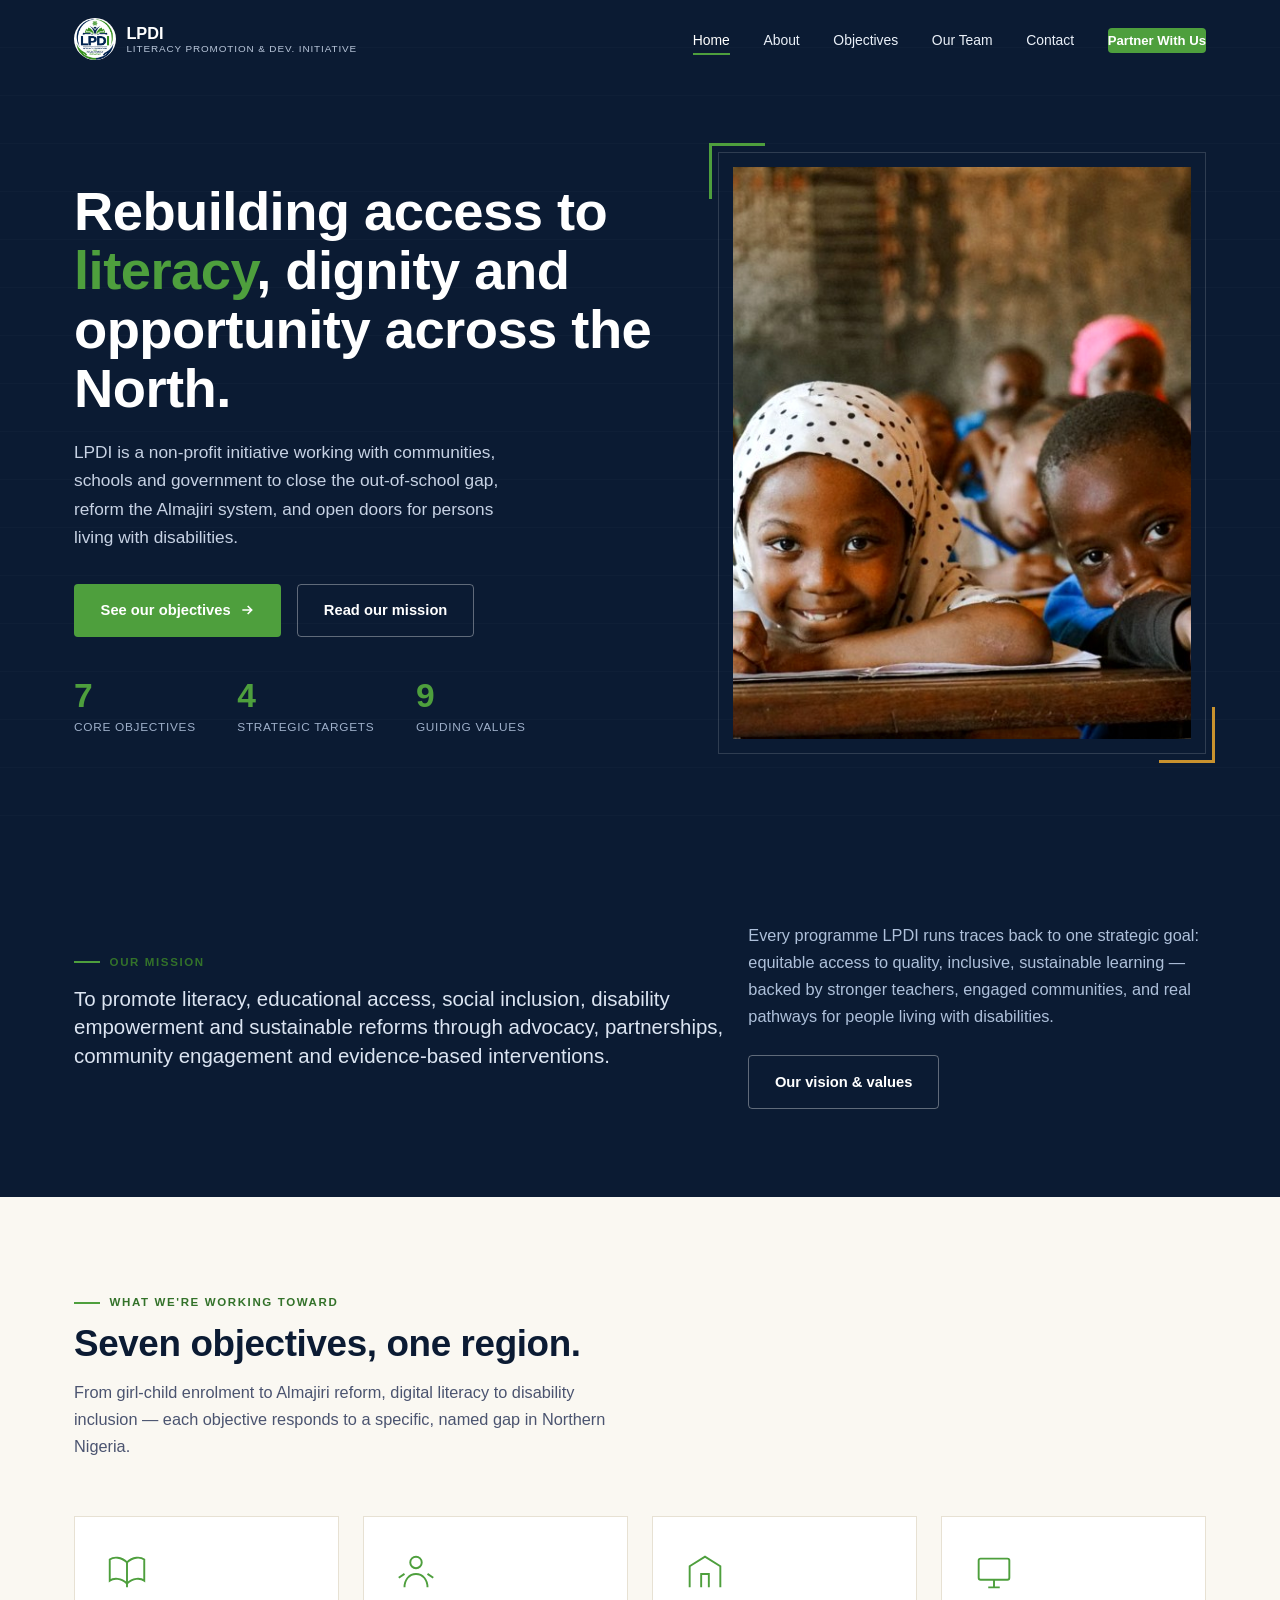
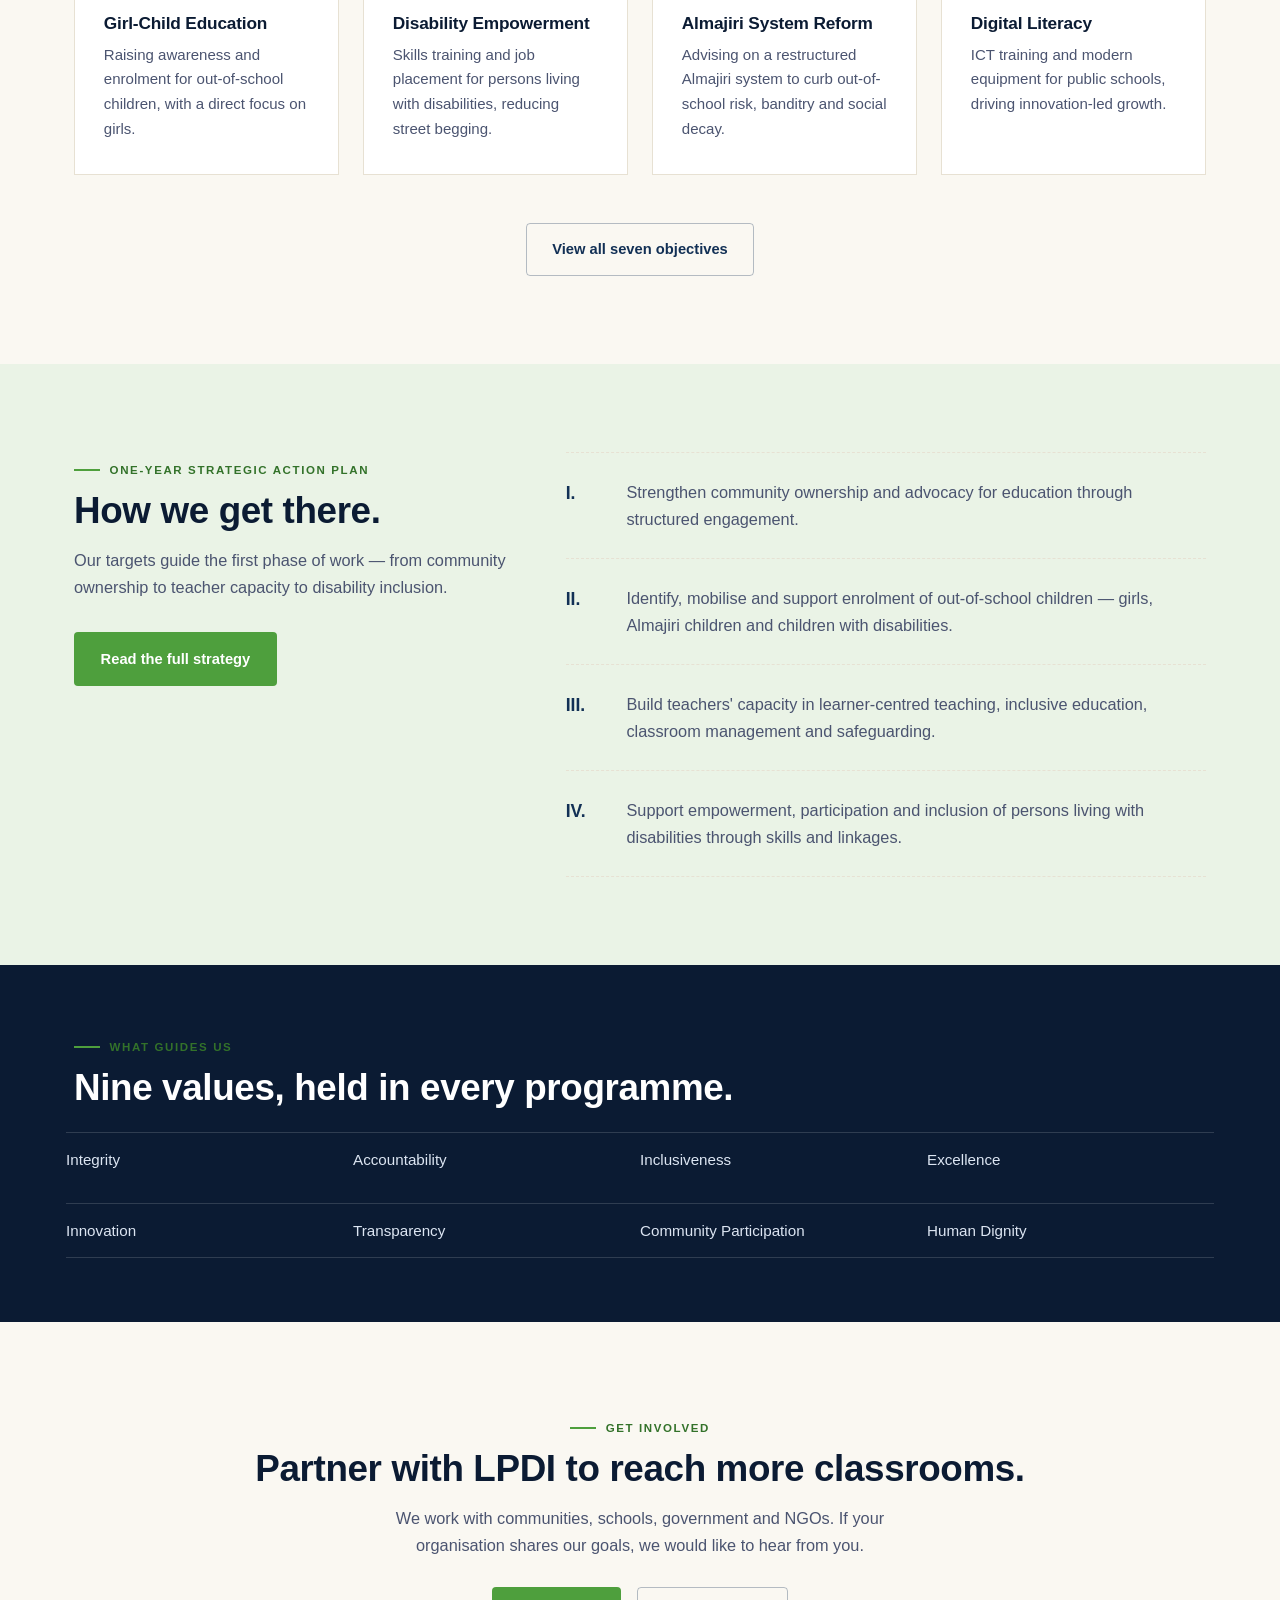
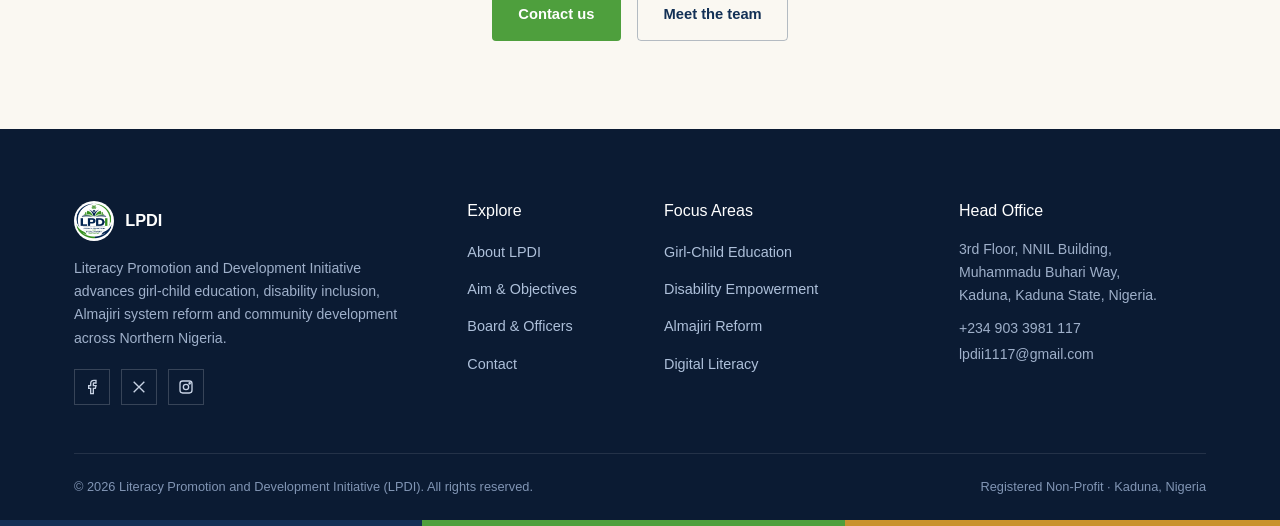
==== commit 129f00cd: "Correct spelling of 'Buhari' in address" ====
--- a/index.html
+++ b/index.html
@@ -243,7 +243,7 @@
         </div>
         <div class="col-lg-3">
           <h5>Head Office</h5>
-          <p style="margin-bottom:.6rem;">3rd Floor, NNIL Building,<br>Muhammadu Buahri Way,<br>Kaduna, Kaduna State, Nigeria.</p>
+          <p style="margin-bottom:.6rem;">3rd Floor, NNIL Building,<br>Muhammadu Buhari Way,<br>Kaduna, Kaduna State, Nigeria.</p>
           <p style="margin-bottom:.2rem;">+234 903 3981 117</p>
           <p>lpdii1117@gmail.com</p>
         </div>
